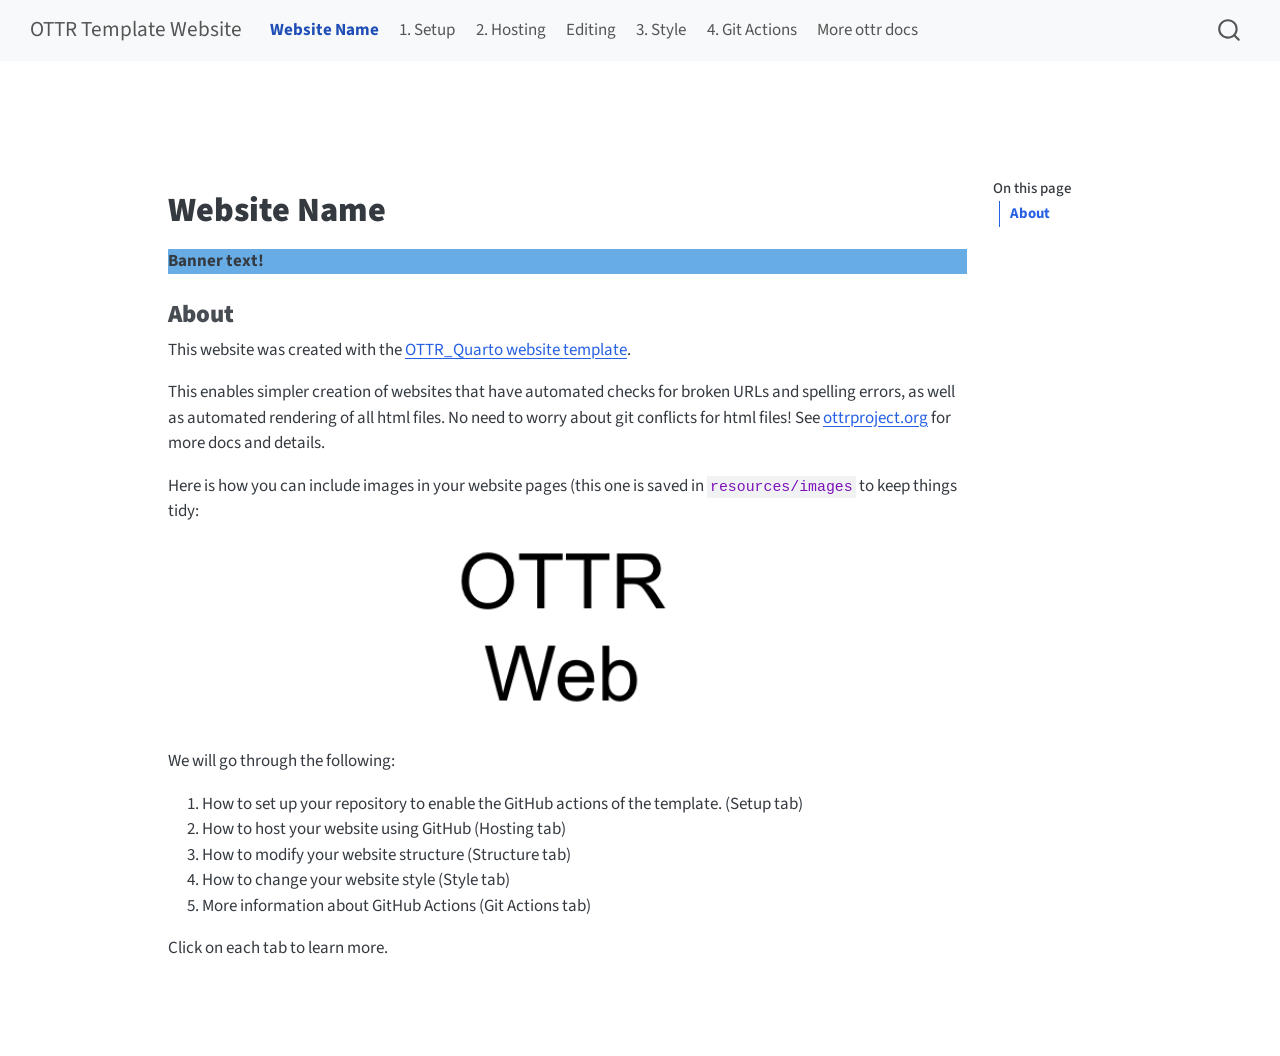
==== docs/index.html @ c5f03883 "Initial commit" ====
<!DOCTYPE html>
<html xmlns="http://www.w3.org/1999/xhtml" lang="en" xml:lang="en"><head>

<meta charset="utf-8">
<meta name="generator" content="quarto-1.8.26">

<meta name="viewport" content="width=device-width, initial-scale=1.0, user-scalable=yes">


<title>Website Name – OTTR Template Website</title>
<style>
code{white-space: pre-wrap;}
span.smallcaps{font-variant: small-caps;}
div.columns{display: flex; gap: min(4vw, 1.5em);}
div.column{flex: auto; overflow-x: auto;}
div.hanging-indent{margin-left: 1.5em; text-indent: -1.5em;}
ul.task-list{list-style: none;}
ul.task-list li input[type="checkbox"] {
  width: 0.8em;
  margin: 0 0.8em 0.2em -1em; /* quarto-specific, see https://github.com/quarto-dev/quarto-cli/issues/4556 */ 
  vertical-align: middle;
}
</style>


<script src="site_libs/quarto-nav/quarto-nav.js"></script>
<script src="site_libs/quarto-nav/headroom.min.js"></script>
<script src="site_libs/clipboard/clipboard.min.js"></script>
<script src="site_libs/quarto-search/autocomplete.umd.js"></script>
<script src="site_libs/quarto-search/fuse.min.js"></script>
<script src="site_libs/quarto-search/quarto-search.js"></script>
<meta name="quarto:offset" content="./">
<script src="site_libs/quarto-html/quarto.js" type="module"></script>
<script src="site_libs/quarto-html/tabsets/tabsets.js" type="module"></script>
<script src="site_libs/quarto-html/axe/axe-check.js" type="module"></script>
<script src="site_libs/quarto-html/popper.min.js"></script>
<script src="site_libs/quarto-html/tippy.umd.min.js"></script>
<script src="site_libs/quarto-html/anchor.min.js"></script>
<link href="site_libs/quarto-html/tippy.css" rel="stylesheet">
<link href="site_libs/quarto-html/quarto-syntax-highlighting-587c61ba64f3a5504c4d52d930310e48.css" rel="stylesheet" id="quarto-text-highlighting-styles">
<script src="site_libs/bootstrap/bootstrap.min.js"></script>
<link href="site_libs/bootstrap/bootstrap-icons.css" rel="stylesheet">
<link href="site_libs/bootstrap/bootstrap-883ad16e2c5c5fde9b8f7ae0c5ecc4a8.min.css" rel="stylesheet" append-hash="true" id="quarto-bootstrap" data-mode="light">
<script id="quarto-search-options" type="application/json">{
  "location": "navbar",
  "copy-button": false,
  "collapse-after": 3,
  "panel-placement": "end",
  "type": "overlay",
  "limit": 50,
  "keyboard-shortcut": [
    "f",
    "/",
    "s"
  ],
  "show-item-context": false,
  "language": {
    "search-no-results-text": "No results",
    "search-matching-documents-text": "matching documents",
    "search-copy-link-title": "Copy link to search",
    "search-hide-matches-text": "Hide additional matches",
    "search-more-match-text": "more match in this document",
    "search-more-matches-text": "more matches in this document",
    "search-clear-button-title": "Clear",
    "search-text-placeholder": "",
    "search-detached-cancel-button-title": "Cancel",
    "search-submit-button-title": "Submit",
    "search-label": "Search"
  }
}</script>


<link rel="stylesheet" href="assets/style_config_default.css">
<link rel="stylesheet" href="assets/style.css">
</head>

<body class="nav-fixed quarto-light">

<div id="quarto-search-results"></div>
  <header id="quarto-header" class="headroom fixed-top">
    <nav class="navbar navbar-expand-lg " data-bs-theme="dark">
      <div class="navbar-container container-fluid">
      <div class="navbar-brand-container mx-auto">
    <a class="navbar-brand" href="./index.html">
    <span class="navbar-title">OTTR Template Website</span>
    </a>
  </div>
            <div id="quarto-search" class="" title="Search"></div>
          <button class="navbar-toggler" type="button" data-bs-toggle="collapse" data-bs-target="#navbarCollapse" aria-controls="navbarCollapse" role="menu" aria-expanded="false" aria-label="Toggle navigation" onclick="if (window.quartoToggleHeadroom) { window.quartoToggleHeadroom(); }">
  <span class="navbar-toggler-icon"></span>
</button>
          <div class="collapse navbar-collapse" id="navbarCollapse">
            <ul class="navbar-nav navbar-nav-scroll me-auto">
  <li class="nav-item">
    <a class="nav-link active" href="./index.html" aria-current="page"> <i class="bi bi-fa-home" role="img">
</i> 
<span class="menu-text"><strong>Website Name</strong></span></a>
  </li>  
  <li class="nav-item">
    <a class="nav-link" href="./setup.html"> 
<span class="menu-text">1. Setup</span></a>
  </li>  
  <li class="nav-item">
    <a class="nav-link" href="./hosting.html"> 
<span class="menu-text">2. Hosting</span></a>
  </li>  
  <li class="nav-item">
    <a class="nav-link" href="./editing.html"> 
<span class="menu-text">Editing</span></a>
  </li>  
  <li class="nav-item">
    <a class="nav-link" href="./style.html"> 
<span class="menu-text">3. Style</span></a>
  </li>  
  <li class="nav-item">
    <a class="nav-link" href="./git_actions.html"> 
<span class="menu-text">4. Git Actions</span></a>
  </li>  
  <li class="nav-item">
    <a class="nav-link" href="https://www.ottrproject.org/"> 
<span class="menu-text">More ottr docs</span></a>
  </li>  
</ul>
          </div> <!-- /navcollapse -->
            <div class="quarto-navbar-tools">
</div>
      </div> <!-- /container-fluid -->
    </nav>
</header>
<!-- content -->
<div id="quarto-content" class="quarto-container page-columns page-rows-contents page-layout-article page-navbar">
<!-- sidebar -->
<!-- margin-sidebar -->
    <div id="quarto-margin-sidebar" class="sidebar margin-sidebar">
        <nav id="TOC" role="doc-toc" class="toc-active">
    <h2 id="toc-title">On this page</h2>
   
  <ul>
  <li><a href="#about" id="toc-about" class="nav-link active" data-scroll-target="#about"><strong>About</strong></a></li>
  </ul>
</nav>
    </div>
<!-- main -->
<main class="content" id="quarto-document-content">

<header id="title-block-header" class="quarto-title-block default">
<div class="quarto-title">
<h1 class="title"><strong>Website Name</strong></h1>
</div>



<div class="quarto-title-meta">

    
  
    
  </div>
  


</header>


<div class="banner_color">
<p>Banner text!</p>
</div>
<section id="about" class="level3">
<h3 class="anchored" data-anchor-id="about"><strong>About</strong></h3>
<p>This website was created with the <a href="https://github.com/ottrproject/OTTR_Quarto">OTTR_Quarto website template</a>.</p>
<p>This enables simpler creation of websites that have automated checks for broken URLs and spelling errors, as well as automated rendering of all html files. No need to worry about git conflicts for html files! See <a href="https://www.ottrproject.org/">ottrproject.org</a> for more docs and details.</p>
<p>Here is how you can include images in your website pages (this one is saved in <code>resources/images</code> to keep things tidy:</p>
<div class="cell" data-layout-align="center">
<div class="cell-output-display">
<div class="quarto-figure quarto-figure-center">
<figure class="figure">
<p><img src="resources/images/example_image.png" class="img-fluid quarto-figure quarto-figure-center figure-img" style="width:30.0%" alt="Example image"></p>
</figure>
</div>
</div>
</div>
<p>We will go through the following:</p>
<ol type="1">
<li>How to set up your repository to enable the GitHub actions of the template. (Setup tab)</li>
<li>How to host your website using GitHub (Hosting tab)</li>
<li>How to modify your website structure (Structure tab)</li>
<li>How to change your website style (Style tab)</li>
<li>More information about GitHub Actions (Git Actions tab)</li>
</ol>
<p>Click on each tab to learn more.</p>


</section>

</main> <!-- /main -->
<script id="quarto-html-after-body" type="application/javascript">
  window.document.addEventListener("DOMContentLoaded", function (event) {
    const icon = "";
    const anchorJS = new window.AnchorJS();
    anchorJS.options = {
      placement: 'right',
      icon: icon
    };
    anchorJS.add('.anchored');
    const isCodeAnnotation = (el) => {
      for (const clz of el.classList) {
        if (clz.startsWith('code-annotation-')) {                     
          return true;
        }
      }
      return false;
    }
    const onCopySuccess = function(e) {
      // button target
      const button = e.trigger;
      // don't keep focus
      button.blur();
      // flash "checked"
      button.classList.add('code-copy-button-checked');
      var currentTitle = button.getAttribute("title");
      button.setAttribute("title", "Copied!");
      let tooltip;
      if (window.bootstrap) {
        button.setAttribute("data-bs-toggle", "tooltip");
        button.setAttribute("data-bs-placement", "left");
        button.setAttribute("data-bs-title", "Copied!");
        tooltip = new bootstrap.Tooltip(button, 
          { trigger: "manual", 
            customClass: "code-copy-button-tooltip",
            offset: [0, -8]});
        tooltip.show();    
      }
      setTimeout(function() {
        if (tooltip) {
          tooltip.hide();
          button.removeAttribute("data-bs-title");
          button.removeAttribute("data-bs-toggle");
          button.removeAttribute("data-bs-placement");
        }
        button.setAttribute("title", currentTitle);
        button.classList.remove('code-copy-button-checked');
      }, 1000);
      // clear code selection
      e.clearSelection();
    }
    const getTextToCopy = function(trigger) {
      const outerScaffold = trigger.parentElement.cloneNode(true);
      const codeEl = outerScaffold.querySelector('code');
      for (const childEl of codeEl.children) {
        if (isCodeAnnotation(childEl)) {
          childEl.remove();
        }
      }
      return codeEl.innerText;
    }
    const clipboard = new window.ClipboardJS('.code-copy-button:not([data-in-quarto-modal])', {
      text: getTextToCopy
    });
    clipboard.on('success', onCopySuccess);
    if (window.document.getElementById('quarto-embedded-source-code-modal')) {
      const clipboardModal = new window.ClipboardJS('.code-copy-button[data-in-quarto-modal]', {
        text: getTextToCopy,
        container: window.document.getElementById('quarto-embedded-source-code-modal')
      });
      clipboardModal.on('success', onCopySuccess);
    }
      var localhostRegex = new RegExp(/^(?:http|https):\/\/localhost\:?[0-9]*\//);
      var mailtoRegex = new RegExp(/^mailto:/);
        var filterRegex = new RegExp('/' + window.location.host + '/');
      var isInternal = (href) => {
          return filterRegex.test(href) || localhostRegex.test(href) || mailtoRegex.test(href);
      }
      // Inspect non-navigation links and adorn them if external
     var links = window.document.querySelectorAll('a[href]:not(.nav-link):not(.navbar-brand):not(.toc-action):not(.sidebar-link):not(.sidebar-item-toggle):not(.pagination-link):not(.no-external):not([aria-hidden]):not(.dropdown-item):not(.quarto-navigation-tool):not(.about-link)');
      for (var i=0; i<links.length; i++) {
        const link = links[i];
        if (!isInternal(link.href)) {
          // undo the damage that might have been done by quarto-nav.js in the case of
          // links that we want to consider external
          if (link.dataset.originalHref !== undefined) {
            link.href = link.dataset.originalHref;
          }
        }
      }
    function tippyHover(el, contentFn, onTriggerFn, onUntriggerFn) {
      const config = {
        allowHTML: true,
        maxWidth: 500,
        delay: 100,
        arrow: false,
        appendTo: function(el) {
            return el.parentElement;
        },
        interactive: true,
        interactiveBorder: 10,
        theme: 'quarto',
        placement: 'bottom-start',
      };
      if (contentFn) {
        config.content = contentFn;
      }
      if (onTriggerFn) {
        config.onTrigger = onTriggerFn;
      }
      if (onUntriggerFn) {
        config.onUntrigger = onUntriggerFn;
      }
      window.tippy(el, config); 
    }
    const noterefs = window.document.querySelectorAll('a[role="doc-noteref"]');
    for (var i=0; i<noterefs.length; i++) {
      const ref = noterefs[i];
      tippyHover(ref, function() {
        // use id or data attribute instead here
        let href = ref.getAttribute('data-footnote-href') || ref.getAttribute('href');
        try { href = new URL(href).hash; } catch {}
        const id = href.replace(/^#\/?/, "");
        const note = window.document.getElementById(id);
        if (note) {
          return note.innerHTML;
        } else {
          return "";
        }
      });
    }
    const xrefs = window.document.querySelectorAll('a.quarto-xref');
    const processXRef = (id, note) => {
      // Strip column container classes
      const stripColumnClz = (el) => {
        el.classList.remove("page-full", "page-columns");
        if (el.children) {
          for (const child of el.children) {
            stripColumnClz(child);
          }
        }
      }
      stripColumnClz(note)
      if (id === null || id.startsWith('sec-')) {
        // Special case sections, only their first couple elements
        const container = document.createElement("div");
        if (note.children && note.children.length > 2) {
          container.appendChild(note.children[0].cloneNode(true));
          for (let i = 1; i < note.children.length; i++) {
            const child = note.children[i];
            if (child.tagName === "P" && child.innerText === "") {
              continue;
            } else {
              container.appendChild(child.cloneNode(true));
              break;
            }
          }
          if (window.Quarto?.typesetMath) {
            window.Quarto.typesetMath(container);
          }
          return container.innerHTML
        } else {
          if (window.Quarto?.typesetMath) {
            window.Quarto.typesetMath(note);
          }
          return note.innerHTML;
        }
      } else {
        // Remove any anchor links if they are present
        const anchorLink = note.querySelector('a.anchorjs-link');
        if (anchorLink) {
          anchorLink.remove();
        }
        if (window.Quarto?.typesetMath) {
          window.Quarto.typesetMath(note);
        }
        if (note.classList.contains("callout")) {
          return note.outerHTML;
        } else {
          return note.innerHTML;
        }
      }
    }
    for (var i=0; i<xrefs.length; i++) {
      const xref = xrefs[i];
      tippyHover(xref, undefined, function(instance) {
        instance.disable();
        let url = xref.getAttribute('href');
        let hash = undefined; 
        if (url.startsWith('#')) {
          hash = url;
        } else {
          try { hash = new URL(url).hash; } catch {}
        }
        if (hash) {
          const id = hash.replace(/^#\/?/, "");
          const note = window.document.getElementById(id);
          if (note !== null) {
            try {
              const html = processXRef(id, note.cloneNode(true));
              instance.setContent(html);
            } finally {
              instance.enable();
              instance.show();
            }
          } else {
            // See if we can fetch this
            fetch(url.split('#')[0])
            .then(res => res.text())
            .then(html => {
              const parser = new DOMParser();
              const htmlDoc = parser.parseFromString(html, "text/html");
              const note = htmlDoc.getElementById(id);
              if (note !== null) {
                const html = processXRef(id, note);
                instance.setContent(html);
              } 
            }).finally(() => {
              instance.enable();
              instance.show();
            });
          }
        } else {
          // See if we can fetch a full url (with no hash to target)
          // This is a special case and we should probably do some content thinning / targeting
          fetch(url)
          .then(res => res.text())
          .then(html => {
            const parser = new DOMParser();
            const htmlDoc = parser.parseFromString(html, "text/html");
            const note = htmlDoc.querySelector('main.content');
            if (note !== null) {
              // This should only happen for chapter cross references
              // (since there is no id in the URL)
              // remove the first header
              if (note.children.length > 0 && note.children[0].tagName === "HEADER") {
                note.children[0].remove();
              }
              const html = processXRef(null, note);
              instance.setContent(html);
            } 
          }).finally(() => {
            instance.enable();
            instance.show();
          });
        }
      }, function(instance) {
      });
    }
        let selectedAnnoteEl;
        const selectorForAnnotation = ( cell, annotation) => {
          let cellAttr = 'data-code-cell="' + cell + '"';
          let lineAttr = 'data-code-annotation="' +  annotation + '"';
          const selector = 'span[' + cellAttr + '][' + lineAttr + ']';
          return selector;
        }
        const selectCodeLines = (annoteEl) => {
          const doc = window.document;
          const targetCell = annoteEl.getAttribute("data-target-cell");
          const targetAnnotation = annoteEl.getAttribute("data-target-annotation");
          const annoteSpan = window.document.querySelector(selectorForAnnotation(targetCell, targetAnnotation));
          const lines = annoteSpan.getAttribute("data-code-lines").split(",");
          const lineIds = lines.map((line) => {
            return targetCell + "-" + line;
          })
          let top = null;
          let height = null;
          let parent = null;
          if (lineIds.length > 0) {
              //compute the position of the single el (top and bottom and make a div)
              const el = window.document.getElementById(lineIds[0]);
              top = el.offsetTop;
              height = el.offsetHeight;
              parent = el.parentElement.parentElement;
            if (lineIds.length > 1) {
              const lastEl = window.document.getElementById(lineIds[lineIds.length - 1]);
              const bottom = lastEl.offsetTop + lastEl.offsetHeight;
              height = bottom - top;
            }
            if (top !== null && height !== null && parent !== null) {
              // cook up a div (if necessary) and position it 
              let div = window.document.getElementById("code-annotation-line-highlight");
              if (div === null) {
                div = window.document.createElement("div");
                div.setAttribute("id", "code-annotation-line-highlight");
                div.style.position = 'absolute';
                parent.appendChild(div);
              }
              div.style.top = top - 2 + "px";
              div.style.height = height + 4 + "px";
              div.style.left = 0;
              let gutterDiv = window.document.getElementById("code-annotation-line-highlight-gutter");
              if (gutterDiv === null) {
                gutterDiv = window.document.createElement("div");
                gutterDiv.setAttribute("id", "code-annotation-line-highlight-gutter");
                gutterDiv.style.position = 'absolute';
                const codeCell = window.document.getElementById(targetCell);
                const gutter = codeCell.querySelector('.code-annotation-gutter');
                gutter.appendChild(gutterDiv);
              }
              gutterDiv.style.top = top - 2 + "px";
              gutterDiv.style.height = height + 4 + "px";
            }
            selectedAnnoteEl = annoteEl;
          }
        };
        const unselectCodeLines = () => {
          const elementsIds = ["code-annotation-line-highlight", "code-annotation-line-highlight-gutter"];
          elementsIds.forEach((elId) => {
            const div = window.document.getElementById(elId);
            if (div) {
              div.remove();
            }
          });
          selectedAnnoteEl = undefined;
        };
          // Handle positioning of the toggle
      window.addEventListener(
        "resize",
        throttle(() => {
          elRect = undefined;
          if (selectedAnnoteEl) {
            selectCodeLines(selectedAnnoteEl);
          }
        }, 10)
      );
      function throttle(fn, ms) {
      let throttle = false;
      let timer;
        return (...args) => {
          if(!throttle) { // first call gets through
              fn.apply(this, args);
              throttle = true;
          } else { // all the others get throttled
              if(timer) clearTimeout(timer); // cancel #2
              timer = setTimeout(() => {
                fn.apply(this, args);
                timer = throttle = false;
              }, ms);
          }
        };
      }
        // Attach click handler to the DT
        const annoteDls = window.document.querySelectorAll('dt[data-target-cell]');
        for (const annoteDlNode of annoteDls) {
          annoteDlNode.addEventListener('click', (event) => {
            const clickedEl = event.target;
            if (clickedEl !== selectedAnnoteEl) {
              unselectCodeLines();
              const activeEl = window.document.querySelector('dt[data-target-cell].code-annotation-active');
              if (activeEl) {
                activeEl.classList.remove('code-annotation-active');
              }
              selectCodeLines(clickedEl);
              clickedEl.classList.add('code-annotation-active');
            } else {
              // Unselect the line
              unselectCodeLines();
              clickedEl.classList.remove('code-annotation-active');
            }
          });
        }
    const findCites = (el) => {
      const parentEl = el.parentElement;
      if (parentEl) {
        const cites = parentEl.dataset.cites;
        if (cites) {
          return {
            el,
            cites: cites.split(' ')
          };
        } else {
          return findCites(el.parentElement)
        }
      } else {
        return undefined;
      }
    };
    var bibliorefs = window.document.querySelectorAll('a[role="doc-biblioref"]');
    for (var i=0; i<bibliorefs.length; i++) {
      const ref = bibliorefs[i];
      const citeInfo = findCites(ref);
      if (citeInfo) {
        tippyHover(citeInfo.el, function() {
          var popup = window.document.createElement('div');
          citeInfo.cites.forEach(function(cite) {
            var citeDiv = window.document.createElement('div');
            citeDiv.classList.add('hanging-indent');
            citeDiv.classList.add('csl-entry');
            var biblioDiv = window.document.getElementById('ref-' + cite);
            if (biblioDiv) {
              citeDiv.innerHTML = biblioDiv.innerHTML;
            }
            popup.appendChild(citeDiv);
          });
          return popup.innerHTML;
        });
      }
    }
  });
  </script>
</div> <!-- /content -->




</body></html>
---- docs/site_libs/quarto-html/tippy.css ----
.tippy-box[data-animation=fade][data-state=hidden]{opacity:0}[data-tippy-root]{max-width:calc(100vw - 10px)}.tippy-box{position:relative;background-color:#333;color:#fff;border-radius:4px;font-size:14px;line-height:1.4;white-space:normal;outline:0;transition-property:transform,visibility,opacity}.tippy-box[data-placement^=top]>.tippy-arrow{bottom:0}.tippy-box[data-placement^=top]>.tippy-arrow:before{bottom:-7px;left:0;border-width:8px 8px 0;border-top-color:initial;transform-origin:center top}.tippy-box[data-placement^=bottom]>.tippy-arrow{top:0}.tippy-box[data-placement^=bottom]>.tippy-arrow:before{top:-7px;left:0;border-width:0 8px 8px;border-bottom-color:initial;transform-origin:center bottom}.tippy-box[data-placement^=left]>.tippy-arrow{right:0}.tippy-box[data-placement^=left]>.tippy-arrow:before{border-width:8px 0 8px 8px;border-left-color:initial;right:-7px;transform-origin:center left}.tippy-box[data-placement^=right]>.tippy-arrow{left:0}.tippy-box[data-placement^=right]>.tippy-arrow:before{left:-7px;border-width:8px 8px 8px 0;border-right-color:initial;transform-origin:center right}.tippy-box[data-inertia][data-state=visible]{transition-timing-function:cubic-bezier(.54,1.5,.38,1.11)}.tippy-arrow{width:16px;height:16px;color:#333}.tippy-arrow:before{content:"";position:absolute;border-color:transparent;border-style:solid}.tippy-content{position:relative;padding:5px 9px;z-index:1}
---- docs/site_libs/quarto-html/quarto-syntax-highlighting-587c61ba64f3a5504c4d52d930310e48.css ----
/* quarto syntax highlight colors */
:root {
  --quarto-hl-ot-color: #003B4F;
  --quarto-hl-at-color: #657422;
  --quarto-hl-ss-color: #20794D;
  --quarto-hl-an-color: #5E5E5E;
  --quarto-hl-fu-color: #4758AB;
  --quarto-hl-st-color: #20794D;
  --quarto-hl-cf-color: #003B4F;
  --quarto-hl-op-color: #5E5E5E;
  --quarto-hl-er-color: #AD0000;
  --quarto-hl-bn-color: #AD0000;
  --quarto-hl-al-color: #AD0000;
  --quarto-hl-va-color: #111111;
  --quarto-hl-bu-color: inherit;
  --quarto-hl-ex-color: inherit;
  --quarto-hl-pp-color: #AD0000;
  --quarto-hl-in-color: #5E5E5E;
  --quarto-hl-vs-color: #20794D;
  --quarto-hl-wa-color: #5E5E5E;
  --quarto-hl-do-color: #5E5E5E;
  --quarto-hl-im-color: #00769E;
  --quarto-hl-ch-color: #20794D;
  --quarto-hl-dt-color: #AD0000;
  --quarto-hl-fl-color: #AD0000;
  --quarto-hl-co-color: #5E5E5E;
  --quarto-hl-cv-color: #5E5E5E;
  --quarto-hl-cn-color: #8f5902;
  --quarto-hl-sc-color: #5E5E5E;
  --quarto-hl-dv-color: #AD0000;
  --quarto-hl-kw-color: #003B4F;
}

/* other quarto variables */
:root {
  --quarto-font-monospace: SFMono-Regular, Menlo, Monaco, Consolas, "Liberation Mono", "Courier New", monospace;
}

/* syntax highlight based on Pandoc's rules */
pre > code.sourceCode > span {
  color: #003B4F;
}

code.sourceCode > span {
  color: #003B4F;
}

div.sourceCode,
div.sourceCode pre.sourceCode {
  color: #003B4F;
}

/* Normal */
code span {
  color: #003B4F;
}

/* Alert */
code span.al {
  color: #AD0000;
  font-style: inherit;
}

/* Annotation */
code span.an {
  color: #5E5E5E;
  font-style: inherit;
}

/* Attribute */
code span.at {
  color: #657422;
  font-style: inherit;
}

/* BaseN */
code span.bn {
  color: #AD0000;
  font-style: inherit;
}

/* BuiltIn */
code span.bu {
  font-style: inherit;
}

/* ControlFlow */
code span.cf {
  color: #003B4F;
  font-weight: bold;
  font-style: inherit;
}

/* Char */
code span.ch {
  color: #20794D;
  font-style: inherit;
}

/* Constant */
code span.cn {
  color: #8f5902;
  font-style: inherit;
}

/* Comment */
code span.co {
  color: #5E5E5E;
  font-style: inherit;
}

/* CommentVar */
code span.cv {
  color: #5E5E5E;
  font-style: italic;
}

/* Documentation */
code span.do {
  color: #5E5E5E;
  font-style: italic;
}

/* DataType */
code span.dt {
  color: #AD0000;
  font-style: inherit;
}

/* DecVal */
code span.dv {
  color: #AD0000;
  font-style: inherit;
}

/* Error */
code span.er {
  color: #AD0000;
  font-style: inherit;
}

/* Extension */
code span.ex {
  font-style: inherit;
}

/* Float */
code span.fl {
  color: #AD0000;
  font-style: inherit;
}

/* Function */
code span.fu {
  color: #4758AB;
  font-style: inherit;
}

/* Import */
code span.im {
  color: #00769E;
  font-style: inherit;
}

/* Information */
code span.in {
  color: #5E5E5E;
  font-style: inherit;
}

/* Keyword */
code span.kw {
  color: #003B4F;
  font-weight: bold;
  font-style: inherit;
}

/* Operator */
code span.op {
  color: #5E5E5E;
  font-style: inherit;
}

/* Other */
code span.ot {
  color: #003B4F;
  font-style: inherit;
}

/* Preprocessor */
code span.pp {
  color: #AD0000;
  font-style: inherit;
}

/* SpecialChar */
code span.sc {
  color: #5E5E5E;
  font-style: inherit;
}

/* SpecialString */
code span.ss {
  color: #20794D;
  font-style: inherit;
}

/* String */
code span.st {
  color: #20794D;
  font-style: inherit;
}

/* Variable */
code span.va {
  color: #111111;
  font-style: inherit;
}

/* VerbatimString */
code span.vs {
  color: #20794D;
  font-style: inherit;
}

/* Warning */
code span.wa {
  color: #5E5E5E;
  font-style: italic;
}

.prevent-inlining {
  content: "</";
}

/*# sourceMappingURL=2dce1cc6c82594539e1579de68416b47.css.map */
---- docs/assets/style_config_default.css ----
:root {
    --banner-color: #68ace5;   /* banner to highlight text */
    --button-color: #0b5b9d;   
    --button-text-color: white;
    --hover-color: #012d72;   /* color for mouse-over */
  }
---- docs/assets/style.css ----
/* Color variables are set in style_config_default.css */

/* Add space below the navigation bar */
body {
  margin-top: 100px;
}

/* Add color behind a major point on your website */
.banner_color {
  background-color: var(--banner-color);
  font-weight: bold;
}

/* Center and bold text */
.center {
  font-weight: bold;
  text-align: center;
}

/* Style buttons */
.btn {
  background-color: var(--button-color);
  border: none;
  color: var(--button-text-color);
  padding: 8px 20px;
  cursor: pointer;
  font-size: 14px;
}

/* Darker background on mouse-over */
.btn:hover {
  background-color: var(--hover-color);
}
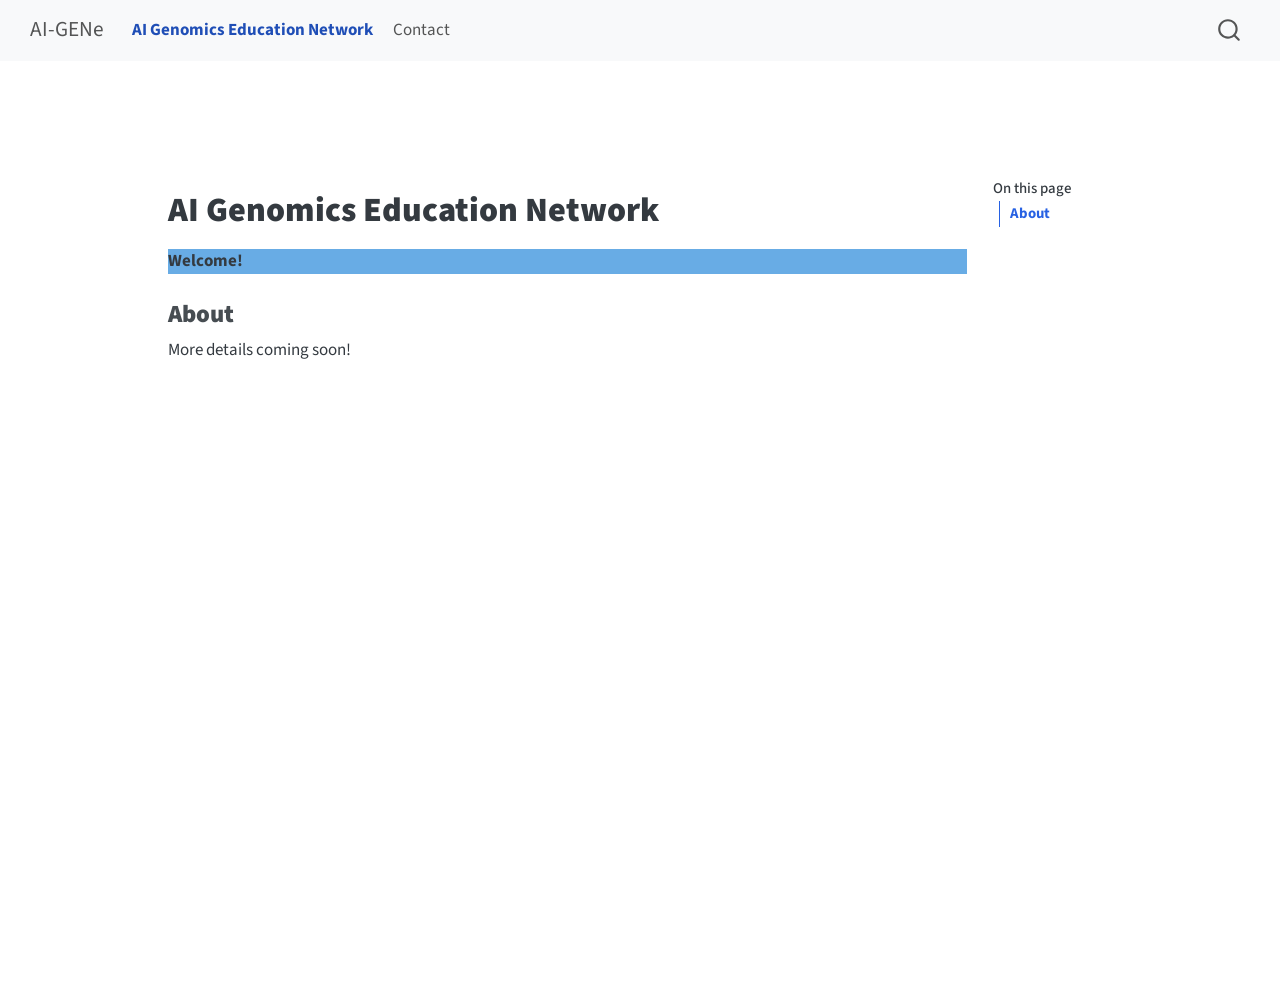
==== commit 5948693f: "Render course" ====
--- a/docs/index.html
+++ b/docs/index.html
@@ -7,7 +7,7 @@
 <meta name="viewport" content="width=device-width, initial-scale=1.0, user-scalable=yes">
 
 
-<title>Website Name – OTTR Template Website</title>
+<title>AI Genomics Education Network – AI-GENe</title>
 <style>
 code{white-space: pre-wrap;}
 span.smallcaps{font-variant: small-caps;}
@@ -40,7 +40,7 @@
 <link href="site_libs/quarto-html/quarto-syntax-highlighting-587c61ba64f3a5504c4d52d930310e48.css" rel="stylesheet" id="quarto-text-highlighting-styles">
 <script src="site_libs/bootstrap/bootstrap.min.js"></script>
 <link href="site_libs/bootstrap/bootstrap-icons.css" rel="stylesheet">
-<link href="site_libs/bootstrap/bootstrap-883ad16e2c5c5fde9b8f7ae0c5ecc4a8.min.css" rel="stylesheet" append-hash="true" id="quarto-bootstrap" data-mode="light">
+<link href="site_libs/bootstrap/bootstrap-f53186b9ac0866246e638800b9d808a6.min.css" rel="stylesheet" append-hash="true" id="quarto-bootstrap" data-mode="light">
 <script id="quarto-search-options" type="application/json">{
   "location": "navbar",
   "copy-button": false,
@@ -82,7 +82,7 @@
       <div class="navbar-container container-fluid">
       <div class="navbar-brand-container mx-auto">
     <a class="navbar-brand" href="./index.html">
-    <span class="navbar-title">OTTR Template Website</span>
+    <span class="navbar-title">AI-GENe</span>
     </a>
   </div>
             <div id="quarto-search" class="" title="Search"></div>
@@ -94,31 +94,11 @@
   <li class="nav-item">
     <a class="nav-link active" href="./index.html" aria-current="page"> <i class="bi bi-fa-home" role="img">
 </i> 
-<span class="menu-text"><strong>Website Name</strong></span></a>
+<span class="menu-text"><strong>AI Genomics Education Network</strong></span></a>
   </li>  
   <li class="nav-item">
-    <a class="nav-link" href="./setup.html"> 
-<span class="menu-text">1. Setup</span></a>
-  </li>  
-  <li class="nav-item">
-    <a class="nav-link" href="./hosting.html"> 
-<span class="menu-text">2. Hosting</span></a>
-  </li>  
-  <li class="nav-item">
-    <a class="nav-link" href="./editing.html"> 
-<span class="menu-text">Editing</span></a>
-  </li>  
-  <li class="nav-item">
-    <a class="nav-link" href="./style.html"> 
-<span class="menu-text">3. Style</span></a>
-  </li>  
-  <li class="nav-item">
-    <a class="nav-link" href="./git_actions.html"> 
-<span class="menu-text">4. Git Actions</span></a>
-  </li>  
-  <li class="nav-item">
-    <a class="nav-link" href="https://www.ottrproject.org/"> 
-<span class="menu-text">More ottr docs</span></a>
+    <a class="nav-link" href="./_contact.qmd"> 
+<span class="menu-text">Contact</span></a>
   </li>  
 </ul>
           </div> <!-- /navcollapse -->
@@ -145,7 +125,7 @@
 
 <header id="title-block-header" class="quarto-title-block default">
 <div class="quarto-title">
-<h1 class="title"><strong>Website Name</strong></h1>
+<h1 class="title"><strong>AI Genomics Education Network</strong></h1>
 </div>
 
 
@@ -163,31 +143,11 @@
 
 
 <div class="banner_color">
-<p>Banner text!</p>
+<p>Welcome!</p>
 </div>
 <section id="about" class="level3">
 <h3 class="anchored" data-anchor-id="about"><strong>About</strong></h3>
-<p>This website was created with the <a href="https://github.com/ottrproject/OTTR_Quarto">OTTR_Quarto website template</a>.</p>
-<p>This enables simpler creation of websites that have automated checks for broken URLs and spelling errors, as well as automated rendering of all html files. No need to worry about git conflicts for html files! See <a href="https://www.ottrproject.org/">ottrproject.org</a> for more docs and details.</p>
-<p>Here is how you can include images in your website pages (this one is saved in <code>resources/images</code> to keep things tidy:</p>
-<div class="cell" data-layout-align="center">
-<div class="cell-output-display">
-<div class="quarto-figure quarto-figure-center">
-<figure class="figure">
-<p><img src="resources/images/example_image.png" class="img-fluid quarto-figure quarto-figure-center figure-img" style="width:30.0%" alt="Example image"></p>
-</figure>
-</div>
-</div>
-</div>
-<p>We will go through the following:</p>
-<ol type="1">
-<li>How to set up your repository to enable the GitHub actions of the template. (Setup tab)</li>
-<li>How to host your website using GitHub (Hosting tab)</li>
-<li>How to modify your website structure (Structure tab)</li>
-<li>How to change your website style (Style tab)</li>
-<li>More information about GitHub Actions (Git Actions tab)</li>
-</ol>
-<p>Click on each tab to learn more.</p>
+<p>More details coming soon!</p>
 
 
 </section>
